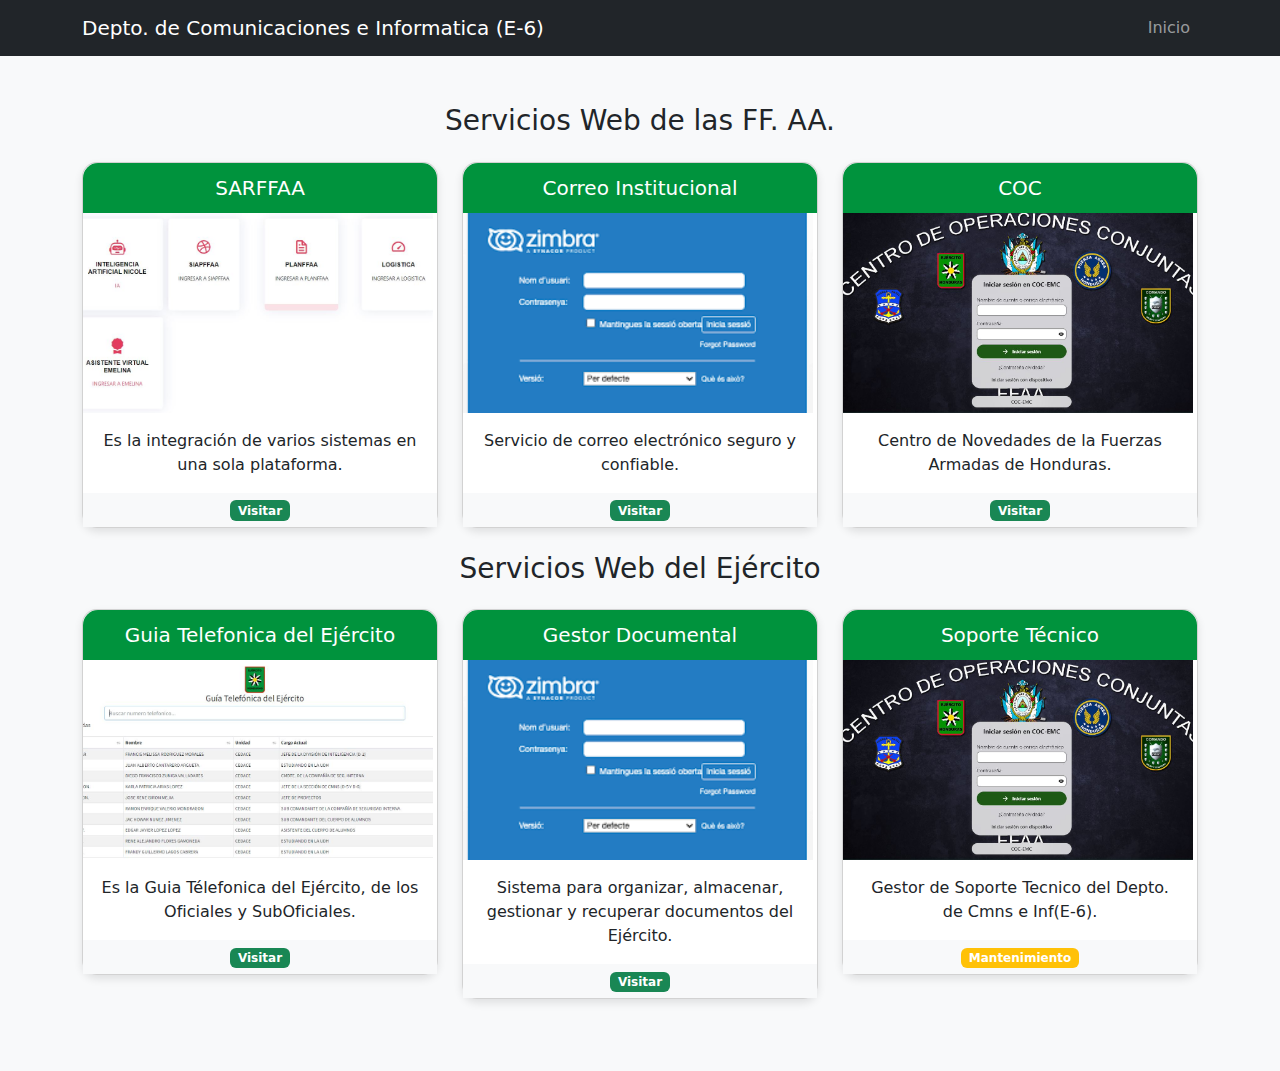
==== index.html @ fc8ce956 "Actualizacion2210024" ====
<!DOCTYPE html>
<html lang="es">
<head>
    <meta charset="UTF-8">
    <meta name="viewport" content="width=device-width, initial-scale=1.0">
    <title>Servicios Web</title>
    <link href="css/bootstrap.min.css" rel="stylesheet">
    <link rel="stylesheet" href="css/style.css">
</head>
<body>
    <nav class="navbar navbar-expand-lg navbar-dark bg-dark">
        <div class="container">
            <a class="navbar-brand" href="#">Depto. de Comunicaciones e Informatica (E-6)</a>
            <button class="navbar-toggler" type="button" data-bs-toggle="collapse" data-bs-target="#navbarNav" aria-controls="navbarNav" aria-expanded="false" aria-label="Toggle navigation">
                <span class="navbar-toggler-icon"></span>
            </button>
            <div class="collapse navbar-collapse" id="navbarNav">
                <ul class="navbar-nav ms-auto">
                    <li class="nav-item">
                        <a class="nav-link" href="#">Inicio</a>
                    </li>
                </ul>
            </div>
        </div>
    </nav>

    <div class="container my-5">
        <h3 class="text-center mb-4">Servicios Web de las FF. AA.</h3>
        <div class="row">
            <div class="col-md-4 mb-4">
                <div class="card service-card">
                    <div class="service-header text-center">
                        <h5 class="mt-2">SARFFAA</h5>
                    </div>
                    <img src="img/sarffaa.jpg" class="service-img" alt="Servicio de Almacenamiento">
                    <div class="card-body text-center">
                        <p class="card-text">Es la integración de varios sistemas en una sola plataforma.</p>
                    </div>
                    <div class="service-footer">
                        <a href="https://siapfa.ffaa.mil.hn/#/" class="badge bg-success" style="text-decoration: none;" target="_blank" rel="noopener noreferrer">
                            Visitar
                        </a> 
                    </div>
                    
                </div>
            </div>
            <div class="col-md-4 mb-4">
                <div class="card service-card">
                    <div class="service-header text-center">
                        <h5 class="mt-2">Correo Institucional</h5>
                    </div>
                    <img src="img/correo.png" class="service-img" alt="Correo Institucional">
                    <div class="card-body text-center">
                        <p class="card-text">Servicio de correo electrónico seguro y confiable.</p>
                    </div>
                    <div class="service-footer">
                        <a href="https://mail.ffaa.mil.hn/" class="badge bg-success" style="text-decoration: none;"  target="_blank" rel="noopener noreferrer">
                            Visitar
                        </a> 
                    </div>
                </div>
            </div>
            <div class="col-md-4 mb-4">
                <div class="card service-card">
                    <div class="service-header text-center">
                        <h5 class="mt-2">COC</h5>
                    </div>
                    <img src="img/coc.jpg" class="service-img" alt="Seguridad Web">
                    <div class="card-body text-center">
                        <p class="card-text">Centro de Novedades de la Fuerzas Armadas de Honduras.</p>
                    </div>
                    <div class="service-footer">
                        <a href="https://coc.ffaa.mil.hn/login" class="badge bg-success" style="text-decoration: none;"  target="_blank" rel="noopener noreferrer">
                            Visitar
                        </a> 
                    </div>
                </div>
            </div>
        </div>
        <h3 class="text-center mb-4">Servicios Web del Ejército</h3>
        <div class="row">
            <div class="col-md-4 mb-4">
                <div class="card service-card">
                    <div class="service-header text-center">
                        <h5 class="mt-2">Guia Telefonica del Ejército</h5>
                    </div>
                    <img src="img/guiatel.jpg" class="service-img" alt="Servicio de Almacenamiento">
                    <div class="card-body text-center">
                        <p class="card-text">Es la Guia Télefonica del Ejército, de los Oficiales y SubOficiales.</p>
                    </div>
                    <div class="service-footer">
                        <a href="http://guiatel.ejercito" class="badge bg-success" style="text-decoration: none;"  target="_blank" rel="noopener noreferrer">
                            Visitar
                        </a> 
                    </div>
                </div>
            </div>
            <div class="col-md-4 mb-4">
                <div class="card service-card">
                    <div class="service-header text-center">
                        <h5 class="mt-2">Gestor Documental</h5>
                    </div>
                    <img src="img/correo.png" class="service-img" alt="Correo Institucional">
                    <div class="card-body text-center">
                        <p class="card-text">Sistema para organizar, almacenar, gestionar y recuperar documentos del Ejército.</p>
                    </div>
                    <div class="service-footer">
                        <a href="http://gestordoc.ejercito" class="badge bg-success" style="text-decoration: none;"  target="_blank" rel="noopener noreferrer">
                            Visitar
                        </a> 
                    </div>
                </div>
            </div>
            <div class="col-md-4 mb-4">
                <div class="card service-card">
                    <div class="service-header text-center">
                        <h5 class="mt-2">Soporte Técnico</h5>
                    </div>
                    <img src="img/coc.jpg" class="service-img" alt="Seguridad Web">
                    <div class="card-body text-center">
                        <p class="card-text">Gestor de Soporte Tecnico del Depto. de Cmns e Inf(E-6).</p>
                    </div>
                    <div class="service-footer">
                        <span class="badge bg-warning">Mantenimiento</span>
                    </div>
                </div>
            </div>
        </div>
    </div>
    <script src="js/popper.min.js"></script>
    <script src="js/bootstrap.min.js"></script>
</body>
</html>
---- css/style.css ----
body {
    background-color: #f8f9fa;
}
.service-card {
    border-radius: 15px;
    box-shadow: 0 4px 8px rgba(0, 0, 0, 0.1);
}
.service-header {
    background-color: #00933D;
    color: white;
    padding: 5px;
    border-radius: 15px 15px 0 0;
}
.service-footer {
    background-color: #f8f9fa;
    padding: 5px;
    text-align: center;
}
.service-img {     
    max-width: 350px;
    height: 200px;
    object-fit: cover;
}
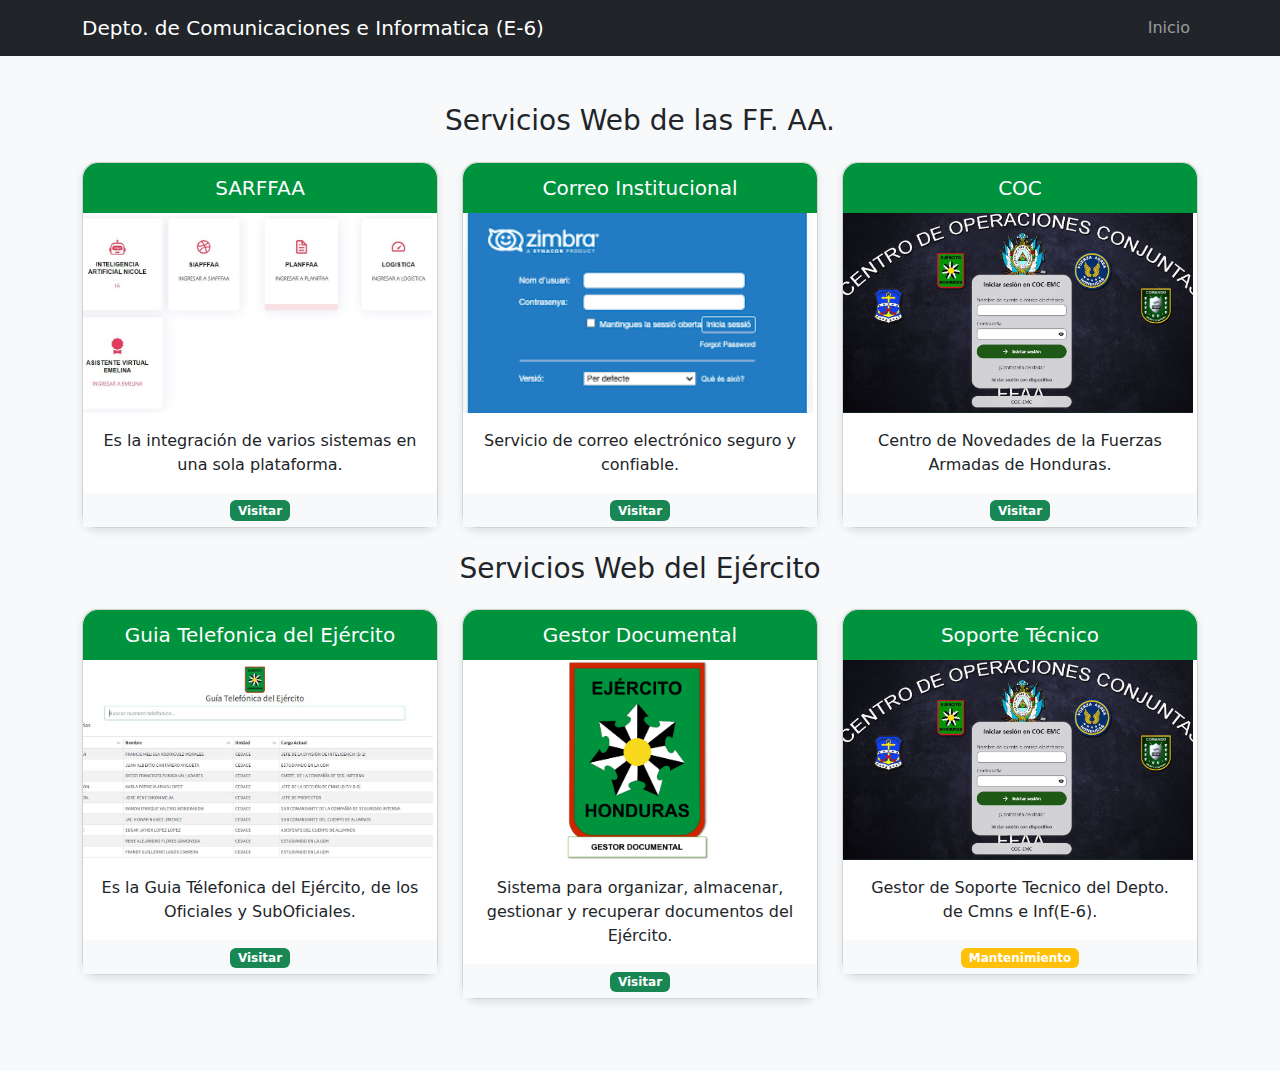
==== commit d4bf4fcc: "actualizacion24OT024" ====
--- a/index.html
+++ b/index.html
@@ -6,6 +6,7 @@
     <title>Servicios Web</title>
     <link href="css/bootstrap.min.css" rel="stylesheet">
     <link rel="stylesheet" href="css/style.css">
+
 </head>
 <body>
     <nav class="navbar navbar-expand-lg navbar-dark bg-dark">
@@ -100,7 +101,7 @@
                     <div class="service-header text-center">
                         <h5 class="mt-2">Gestor Documental</h5>
                     </div>
-                    <img src="img/correo.png" class="service-img" alt="Correo Institucional">
+                    <img src="img/paperless.jpg" class="service-img " style="object-fit: contain;" alt="Correo Institucional">
                     <div class="card-body text-center">
                         <p class="card-text">Sistema para organizar, almacenar, gestionar y recuperar documentos del Ejército.</p>
                     </div>
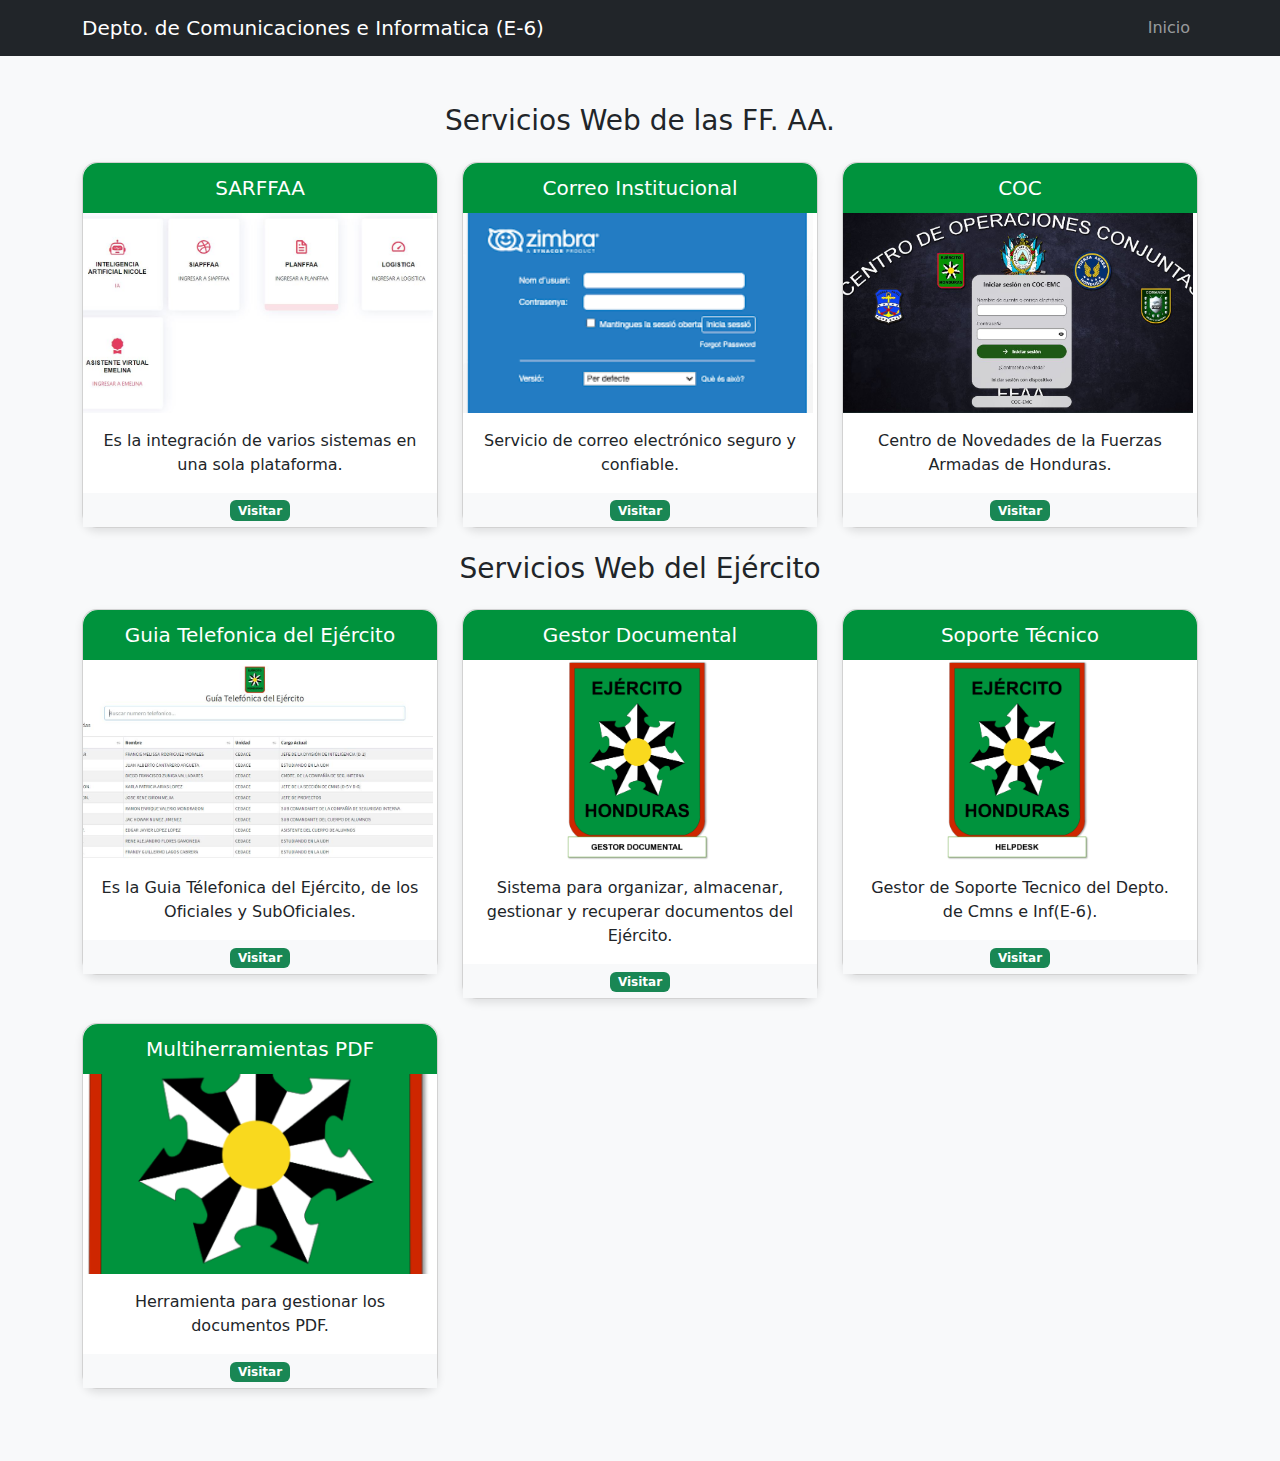
==== commit 137b9e5b: "Actualizacion 28OCT024" ====
--- a/index.html
+++ b/index.html
@@ -85,7 +85,7 @@
                     <div class="service-header text-center">
                         <h5 class="mt-2">Guia Telefonica del Ejército</h5>
                     </div>
-                    <img src="img/guiatel.jpg" class="service-img" alt="Servicio de Almacenamiento">
+                    <img src="img/guiatel.jpg" class="service-img" alt="Guia Telefonica del Ejercito">
                     <div class="card-body text-center">
                         <p class="card-text">Es la Guia Télefonica del Ejército, de los Oficiales y SubOficiales.</p>
                     </div>
@@ -101,7 +101,7 @@
                     <div class="service-header text-center">
                         <h5 class="mt-2">Gestor Documental</h5>
                     </div>
-                    <img src="img/paperless.jpg" class="service-img " style="object-fit: contain;" alt="Correo Institucional">
+                    <img src="img/paperless.jpg" class="service-img " style="object-fit: contain;" alt="Gestor Documental">
                     <div class="card-body text-center">
                         <p class="card-text">Sistema para organizar, almacenar, gestionar y recuperar documentos del Ejército.</p>
                     </div>
@@ -117,12 +117,32 @@
                     <div class="service-header text-center">
                         <h5 class="mt-2">Soporte Técnico</h5>
                     </div>
-                    <img src="img/coc.jpg" class="service-img" alt="Seguridad Web">
+                    <img src="img/HelpDesk.png" class="service-img" style="object-fit: contain;"  alt="Help Desk">
                     <div class="card-body text-center">
                         <p class="card-text">Gestor de Soporte Tecnico del Depto. de Cmns e Inf(E-6).</p>
                     </div>
                     <div class="service-footer">
-                        <span class="badge bg-warning">Mantenimiento</span>
+                        <a href="http://helpdesk.ejercito" class="badge bg-success" style="text-decoration: none;"  target="_blank" rel="noopener noreferrer">
+                            Visitar
+                        </a> 
+                    </div>
+                </div>
+            </div>
+        </div>
+        <div class="row">
+            <div class="col-md-4 mb-4">
+                <div class="card service-card">
+                    <div class="service-header text-center">
+                        <h5 class="mt-2">Multiherramientas PDF</h5>
+                    </div>
+                    <img src="img/GestorPDF.png" class="service-img" alt="Gestor PDF">
+                    <div class="card-body text-center">
+                        <p class="card-text">Herramienta para gestionar los documentos PDF.</p>
+                    </div>
+                    <div class="service-footer">
+                        <a href="http://gestorpdf.ejercito" class="badge bg-success" style="text-decoration: none;"  target="_blank" rel="noopener noreferrer">
+                            Visitar
+                        </a> 
                     </div>
                 </div>
             </div>
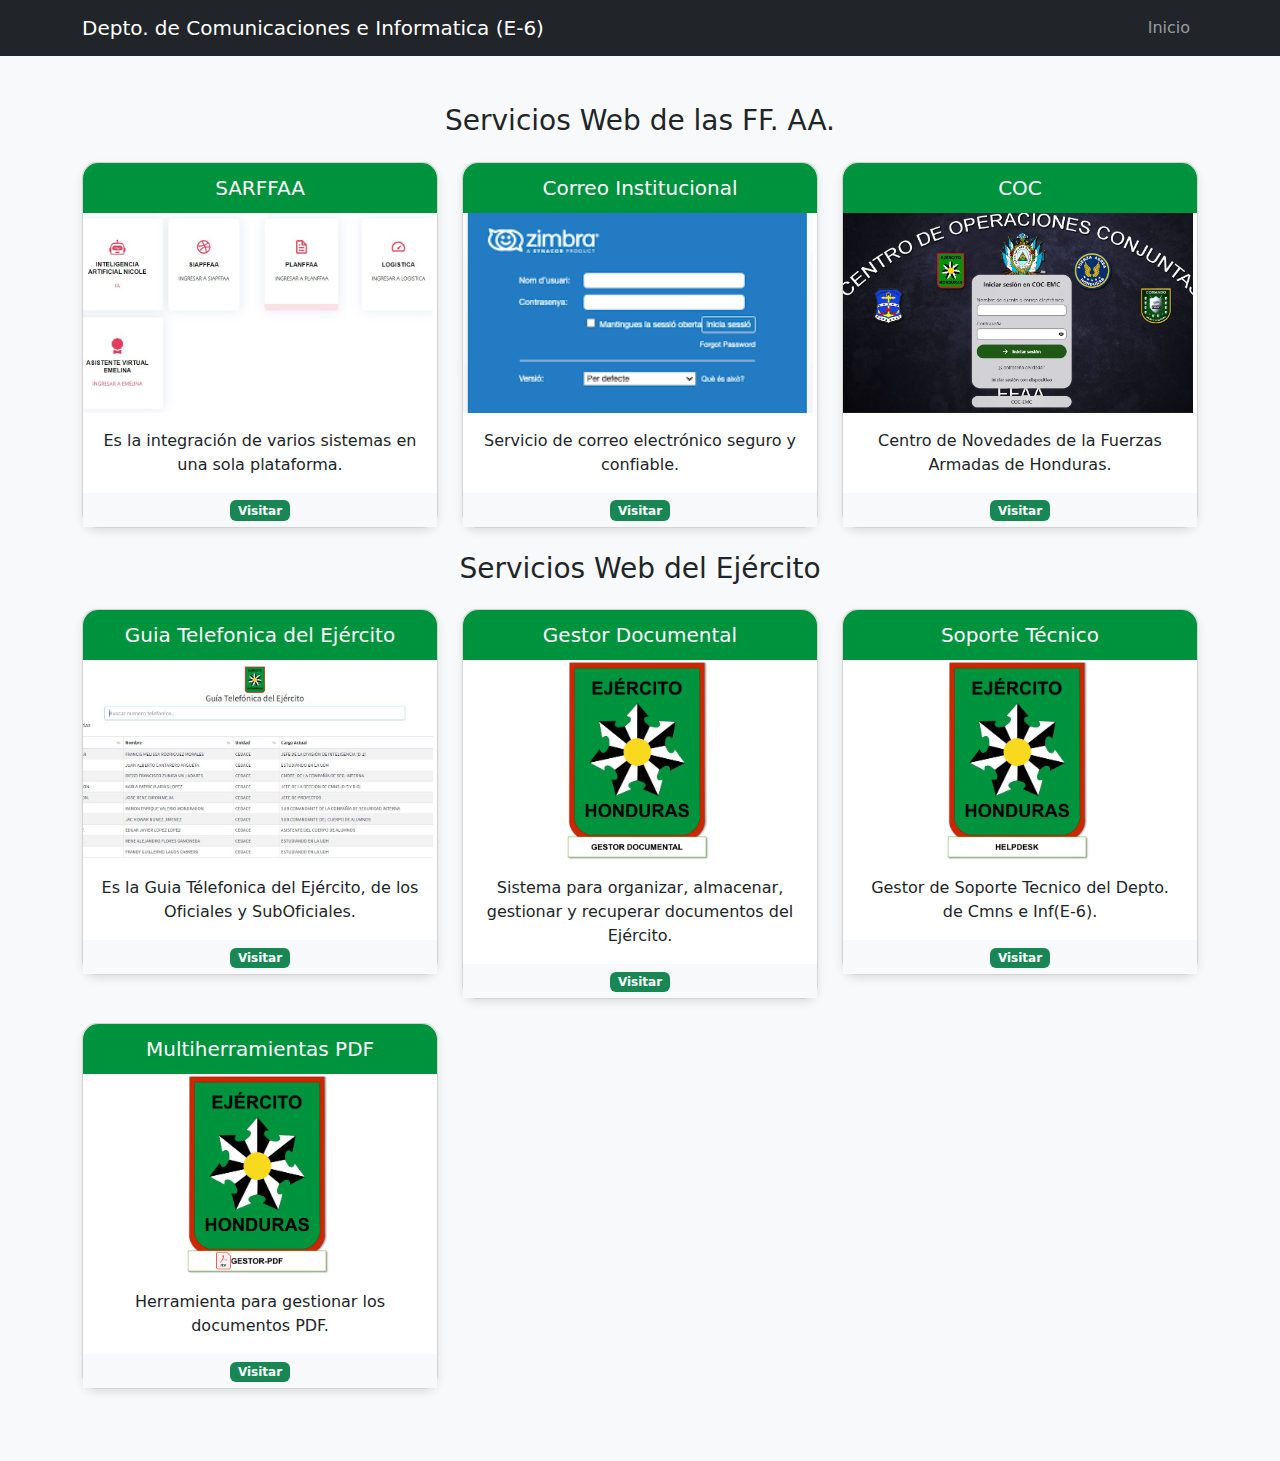
==== commit 5d8761c4: "Actualizacion 2 28OCT024" ====
--- a/index.html
+++ b/index.html
@@ -135,7 +135,7 @@
                     <div class="service-header text-center">
                         <h5 class="mt-2">Multiherramientas PDF</h5>
                     </div>
-                    <img src="img/GestorPDF.png" class="service-img" alt="Gestor PDF">
+                    <img src="img/GestorPDF.png" class="service-img" style="object-fit: contain;" alt="Gestor PDF">
                     <div class="card-body text-center">
                         <p class="card-text">Herramienta para gestionar los documentos PDF.</p>
                     </div>
